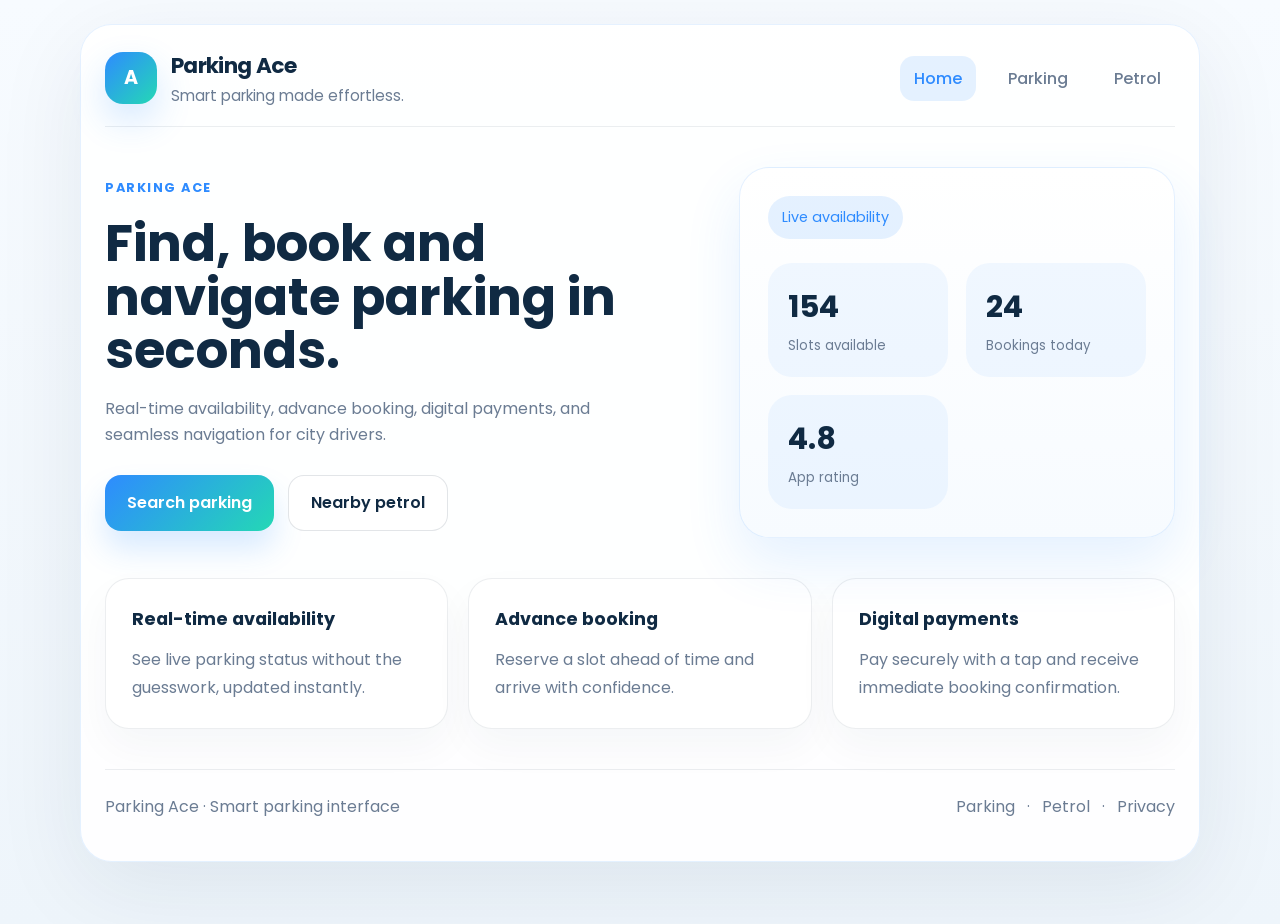
==== index.html @ 531dcace "added new files" ====
<!DOCTYPE html>
<html lang="en">
<head>
  <meta charset="UTF-8" />
  <meta name="viewport" content="width=device-width, initial-scale=1.0" />
  <title>Parking Ace</title>
  <link rel="preconnect" href="https://fonts.googleapis.com" />
  <link rel="preconnect" href="https://fonts.gstatic.com" crossorigin />
  <link href="https://fonts.googleapis.com/css2?family=Poppins:wght@400;500;600;700&display=swap" rel="stylesheet" />
  <link rel="stylesheet" href="style.css" />
</head>
<body>
  <div class="page-shell">
    <header class="site-header">
      <div class="brand">
        <div class="brand-mark">A</div>
        <div>
          <h1>Parking Ace</h1>
          <p>Smart parking made effortless.</p>
        </div>
      </div>
      <nav class="top-nav">
        <a href="index.html" class="nav-item active">Home</a>
        <a href="parking.html" class="nav-item">Parking</a>
        <a href="petrol.html" class="nav-item">Petrol</a>
      </nav>
    </header>

    <main>
      <section class="hero">
        <div class="hero-copy">
          <span class="eyebrow">Parking Ace</span>
          <h2>Find, book and navigate parking in seconds.</h2>
          <p>Real-time availability, advance booking, digital payments, and seamless navigation for city drivers.</p>
          <div class="cta-group">
            <a href="parking.html" class="button button-primary">Search parking</a>
            <a href="petrol.html" class="button button-secondary">Nearby petrol</a>
          </div>
        </div>

        <div class="hero-card">
          <div class="status-chip">Live availability</div>
          <div class="stat-grid">
            <div class="stat-card">
              <span>154</span>
              <small>Slots available</small>
            </div>
            <div class="stat-card">
              <span>24</span>
              <small>Bookings today</small>
            </div>
            <div class="stat-card">
              <span>4.8</span>
              <small>App rating</small>
            </div>
          </div>
        </div>
      </section>

      <section class="feature-panel">
        <article class="feature-card">
          <h3>Real-time availability</h3>
          <p>See live parking status without the guesswork, updated instantly.</p>
        </article>
        <article class="feature-card">
          <h3>Advance booking</h3>
          <p>Reserve a slot ahead of time and arrive with confidence.</p>
        </article>
        <article class="feature-card">
          <h3>Digital payments</h3>
          <p>Pay securely with a tap and receive immediate booking confirmation.</p>
        </article>
      </section>
    </main>

    <footer class="site-footer">
      <p>Parking Ace · Smart parking interface</p>
      <div class="footer-links">
        <a href="parking.html">Parking</a>
        <span>·</span>
        <a href="petrol.html">Petrol</a>
        <span>·</span>
        <a href="#">Privacy</a>
      </div>
    </footer>
  </div>
</body>
</html>
---- style.css ----
:root {
  color-scheme: light;
  font-family: 'Poppins', sans-serif;
  --bg: #eef5fb;
  --surface: #ffffff;
  --surface-soft: #f4f9ff;
  --text: #102a43;
  --muted: #6b7c93;
  --accent: #2e8bff;
  --accent-soft: #e4f2ff;
  --success: #22c55e;
  --success-soft: #e7f9ed;
  --shadow: 0 24px 90px rgba(16, 42, 67, 0.08);
}

* {
  margin: 0;
  padding: 0;
  box-sizing: border-box;
}

html {
  scroll-behavior: smooth;
}

body {
  background: linear-gradient(180deg, #f7fbff 0%, #eef5fb 100%);
  color: var(--text);
  min-height: 100vh;
}

body, button, input, textarea {
  font: 400 16px/1.6 'Poppins', sans-serif;
}

img {
  max-width: 100%;
  display: block;
}

button, a {
  transition: all 180ms ease;
}

.page-shell {
  width: min(1120px, calc(100% - 32px));
  margin: 24px auto;
  padding: 24px;
  background: rgba(255, 255, 255, 0.9);
  border: 1px solid rgba(46, 139, 255, 0.12);
  border-radius: 32px;
  box-shadow: var(--shadow);
}

.site-header,
.site-footer {
  display: flex;
  align-items: center;
  justify-content: space-between;
  gap: 18px;
  padding-bottom: 18px;
}

.site-header {
  border-bottom: 1px solid rgba(16, 42, 67, 0.08);
}

.brand {
  display: flex;
  align-items: center;
  gap: 14px;
}

.brand-mark {
  width: 52px;
  height: 52px;
  display: grid;
  place-items: center;
  border-radius: 18px;
  background: linear-gradient(135deg, #2e8bff 0%, #24d8b5 100%);
  color: white;
  font-weight: 700;
  font-size: 1.2rem;
  box-shadow: 0 16px 36px rgba(46, 139, 255, 0.2);
}

.brand h1 {
  font-size: 1.35rem;
  letter-spacing: -0.03em;
}

.brand p {
  color: var(--muted);
  font-size: 0.95rem;
}

.top-nav {
  display: flex;
  align-items: center;
  gap: 18px;
  flex-wrap: wrap;
}

.nav-item {
  color: var(--muted);
  text-decoration: none;
  font-weight: 500;
  padding: 10px 14px;
  border-radius: 14px;
}

.nav-item:hover,
.nav-item.active {
  color: var(--accent);
  background: rgba(46, 139, 255, 0.12);
}

.hero {
  display: grid;
  grid-template-columns: 1.4fr 1fr;
  gap: 24px;
  align-items: center;
  padding: 40px 0;
}

.eyebrow {
  display: inline-flex;
  align-items: center;
  gap: 10px;
  margin-bottom: 18px;
  color: var(--accent);
  font-weight: 700;
  text-transform: uppercase;
  letter-spacing: 0.12em;
  font-size: 0.8rem;
}

.hero h2 {
  font-size: clamp(2.2rem, 4vw, 3.4rem);
  line-height: 1.05;
  max-width: 540px;
}

.hero p {
  color: var(--muted);
  max-width: 560px;
  margin-top: 18px;
}

.cta-group {
  display: flex;
  flex-wrap: wrap;
  gap: 14px;
  margin-top: 28px;
}

.button {
  display: inline-flex;
  align-items: center;
  justify-content: center;
  border: none;
  border-radius: 16px;
  padding: 14px 22px;
  text-decoration: none;
  font-weight: 600;
  cursor: pointer;
}

.button-primary {
  background: linear-gradient(135deg, #2e8bff, #24d8b5);
  color: white;
  box-shadow: 0 18px 30px rgba(46, 139, 255, 0.18);
}

.button-secondary {
  background: white;
  color: var(--text);
  border: 1px solid rgba(16, 42, 67, 0.12);
}

.button-primary:hover {
  transform: translateY(-1px);
}

.button-secondary:hover {
  background: var(--surface-soft);
}

.hero-card {
  position: relative;
  background: linear-gradient(180deg, #ffffff 0%, #f7fbff 100%);
  border: 1px solid rgba(46, 139, 255, 0.12);
  border-radius: 30px;
  padding: 28px;
  box-shadow: 0 25px 55px rgba(46, 139, 255, 0.12);
}

.status-chip {
  display: inline-flex;
  align-items: center;
  gap: 10px;
  padding: 10px 14px;
  background: rgba(46, 139, 255, 0.12);
  color: var(--accent);
  border-radius: 999px;
  font-size: 0.9rem;
  margin-bottom: 24px;
}

.stat-grid {
  display: grid;
  grid-template-columns: repeat(2, minmax(0, 1fr));
  gap: 18px;
}

.stat-card {
  padding: 20px;
  border-radius: 24px;
  background: rgba(46, 139, 255, 0.06);
  min-height: 112px;
}

.stat-card span {
  display: block;
  font-size: 1.9rem;
  font-weight: 700;
  color: var(--text);
}

.stat-card small {
  color: var(--muted);
  margin-top: 8px;
}

.feature-panel {
  display: grid;
  grid-template-columns: repeat(3, minmax(0, 1fr));
  gap: 20px;
  padding-bottom: 28px;
}

.feature-card {
  background: var(--surface);
  border: 1px solid rgba(16, 42, 67, 0.08);
  border-radius: 24px;
  padding: 26px;
  box-shadow: 0 18px 40px rgba(16, 42, 67, 0.04);
}

.feature-card h3 {
  margin-bottom: 12px;
  font-size: 1.1rem;
}

.feature-card p {
  color: var(--muted);
  line-height: 1.75;
}

.site-footer {
  border-top: 1px solid rgba(16, 42, 67, 0.08);
  padding-top: 24px;
  margin-top: 12px;
  flex-wrap: wrap;
}

.site-footer p,
.footer-links {
  color: var(--muted);
}

.footer-links {
  display: flex;
  gap: 12px;
  flex-wrap: wrap;
  align-items: center;
}

.footer-links a {
  color: var(--muted);
  text-decoration: none;
}

.footer-links a:hover {
  color: var(--accent);
}

.parking-shell,
.petrol-shell {
  width: min(1120px, calc(100% - 32px));
  margin: 24px auto;
  padding: 24px;
  background: rgba(255, 255, 255, 0.9);
  border: 1px solid rgba(46, 139, 255, 0.12);
  border-radius: 32px;
  box-shadow: var(--shadow);
}

.page-title {
  margin: 0 0 16px;
  font-size: clamp(2rem, 4vw, 2.7rem);
}

.section-intro {
  color: var(--muted);
  margin-bottom: 28px;
  max-width: 720px;
}

.search-panel {
  background: var(--surface);
  border: 1px solid rgba(16, 42, 67, 0.08);
  border-radius: 24px;
  padding: 24px;
  display: grid;
  gap: 18px;
  box-shadow: 0 16px 40px rgba(16, 42, 67, 0.04);
}

.search-bar {
  display: flex;
  gap: 14px;
  flex-wrap: wrap;
}

.search-bar input {
  flex: 1;
  min-width: 220px;
  padding: 16px 18px;
  border-radius: 18px;
  border: 1px solid rgba(16, 42, 67, 0.1);
  outline: none;
}

.search-bar input:focus {
  border-color: var(--accent);
  box-shadow: 0 0 0 4px rgba(46, 139, 255, 0.08);
}

.parking-grid,
.petrol-grid {
  display: grid;
  gap: 20px;
  margin-top: 24px;
}

.parking-card,
.petrol-card,
.booking-card {
  background: var(--surface);
  border: 1px solid rgba(16, 42, 67, 0.08);
  border-radius: 26px;
  padding: 22px;
  box-shadow: 0 16px 40px rgba(16, 42, 67, 0.06);
}

.parking-card:hover,
.petrol-card:hover {
  transform: translateY(-2px);
  box-shadow: 0 24px 45px rgba(16, 42, 67, 0.08);
}

.parking-card {
  transition: transform 180ms ease, box-shadow 180ms ease;
}

.card-title {
  display: flex;
  justify-content: space-between;
  align-items: flex-start;
  gap: 12px;
}

.card-title h3 {
  margin: 0;
  font-size: 1.1rem;
}

.variant-tag {
  border-radius: 999px;
  padding: 10px 14px;
  font-weight: 600;
  font-size: 0.82rem;
}

.available-tag {
  background: var(--success-soft);
  color: #166534;
}

.full-tag {
  background: #ffe7d9;
  color: #b45309;
}

.card-meta {
  display: flex;
  flex-wrap: wrap;
  gap: 16px;
  margin: 16px 0 22px;
  color: var(--muted);
}

.card-meta span {
  display: inline-flex;
  gap: 8px;
  align-items: center;
  font-size: 0.95rem;
}

.card-actions {
  display: flex;
  flex-wrap: wrap;
  gap: 14px;
}

.card-actions button {
  flex: 1;
  min-width: 140px;
  border: none;
  border-radius: 16px;
  padding: 14px 18px;
  cursor: pointer;
  font-weight: 600;
}

.nav-button {
  background: rgba(46, 139, 255, 0.12);
  color: var(--accent);
}

.nav-button:hover {
  background: rgba(46, 139, 255, 0.18);
}

.book-button {
  background: linear-gradient(135deg, #2e8bff, #24d8b5);
  color: white;
}

.book-button[disabled] {
  opacity: 0.6;
  cursor: not-allowed;
}

.booking-card {
  display: grid;
  gap: 16px;
}

.booking-card p {
  color: var(--muted);
  line-height: 1.8;
}

.booking-card .booking-summary {
  display: grid;
  gap: 10px;
}

.booking-card .booking-summary span {
  display: flex;
  justify-content: space-between;
  color: var(--text);
}

.payment-button {
  width: 100%;
  border-radius: 18px;
  padding: 16px;
  border: none;
  background: linear-gradient(135deg, #24d8b5, #2e8bff);
  color: white;
  font-weight: 700;
  cursor: pointer;
}

.payment-button:hover {
  transform: translateY(-1px);
}

@media (max-width: 920px) {
  .hero,
  .feature-panel,
  .search-panel,
  .parking-grid,
  .petrol-grid {
    grid-template-columns: 1fr;
  }

  .page-shell,
  .parking-shell,
  .petrol-shell {
    padding: 20px;
  }
}

@media (max-width: 640px) {
  .site-header,
  .site-footer {
    flex-direction: column;
    align-items: flex-start;
  }

  .top-nav {
    width: 100%;
    justify-content: flex-start;
  }

  .search-bar {
    flex-direction: column;
  }

  .card-actions {
    flex-direction: column;
  }
}
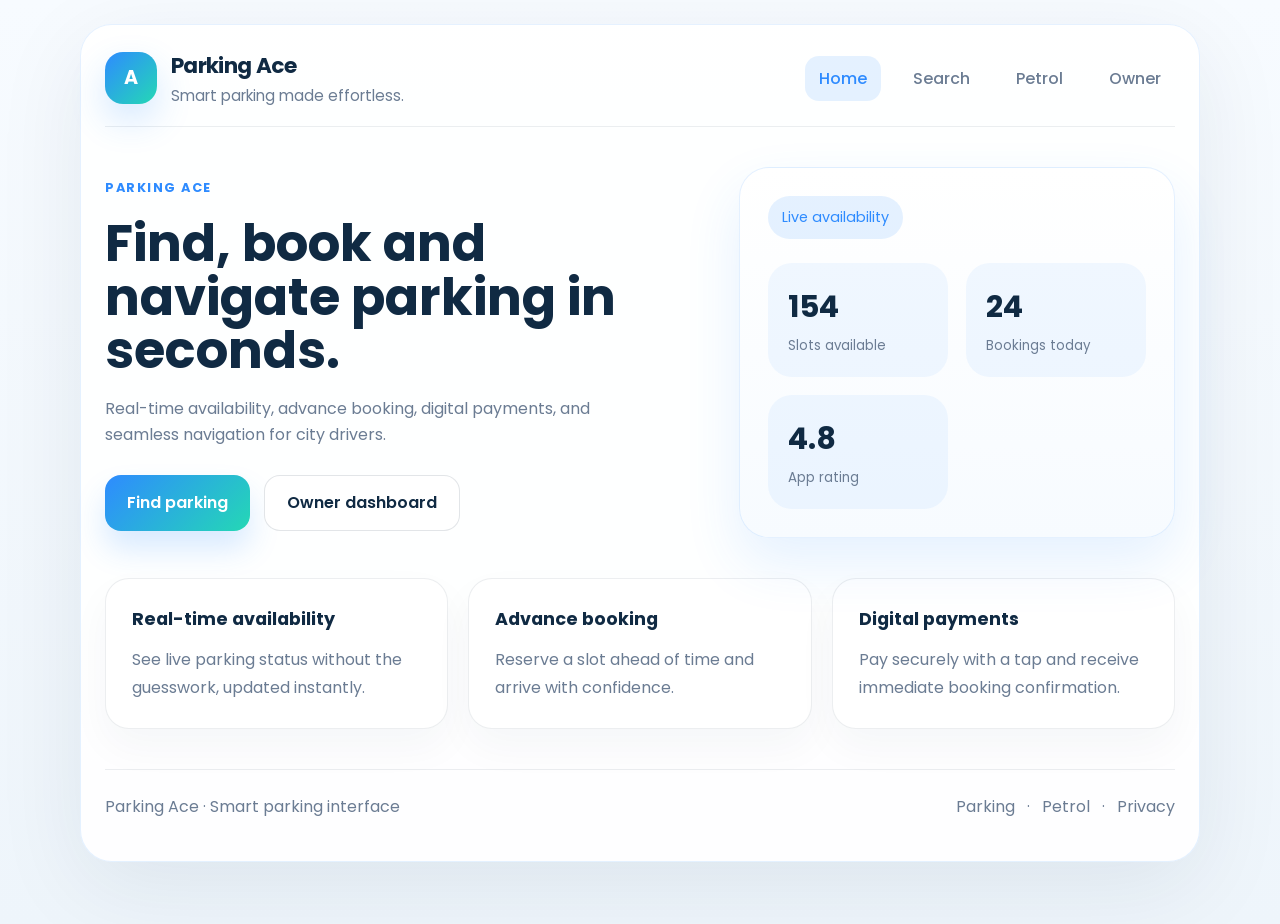
==== commit cf83d635: "added owner page" ====
--- a/index.html
+++ b/index.html
@@ -21,8 +21,9 @@
       </div>
       <nav class="top-nav">
         <a href="index.html" class="nav-item active">Home</a>
-        <a href="parking.html" class="nav-item">Parking</a>
+        <a href="search.html" class="nav-item">Search</a>
         <a href="petrol.html" class="nav-item">Petrol</a>
+        <a href="owner.html" class="nav-item">Owner</a>
       </nav>
     </header>
 
@@ -33,8 +34,8 @@
           <h2>Find, book and navigate parking in seconds.</h2>
           <p>Real-time availability, advance booking, digital payments, and seamless navigation for city drivers.</p>
           <div class="cta-group">
-            <a href="parking.html" class="button button-primary">Search parking</a>
-            <a href="petrol.html" class="button button-secondary">Nearby petrol</a>
+            <a href="search.html" class="button button-primary">Find parking</a>
+            <a href="owner.html" class="button button-secondary">Owner dashboard</a>
           </div>
         </div>
 
--- a/style.css
+++ b/style.css
@@ -515,3 +515,105 @@
     flex-direction: column;
   }
 }
+
+.form-panel {
+  padding: 28px;
+  background: var(--surface);
+}
+
+.form-grid {
+  display: grid;
+  gap: 18px;
+  grid-template-columns: repeat(2, minmax(0, 1fr));
+  margin-bottom: 18px;
+}
+
+.field-group {
+  display: grid;
+  gap: 10px;
+}
+
+.field-label {
+  font-weight: 600;
+  color: var(--text);
+}
+
+.field-input,
+textarea.field-input {
+  width: 100%;
+  padding: 14px 16px;
+  border-radius: 18px;
+  border: 1px solid rgba(16, 42, 67, 0.12);
+  outline: none;
+  background: var(--surface);
+}
+
+.field-input:focus,
+textarea.field-input:focus {
+  border-color: var(--accent);
+  box-shadow: 0 0 0 4px rgba(46, 139, 255, 0.08);
+}
+
+.stats-row {
+  display: grid;
+  grid-template-columns: repeat(4, minmax(0, 1fr));
+  gap: 18px;
+  margin-bottom: 24px;
+}
+
+.owner-grid {
+  display: grid;
+  grid-template-columns: 1fr;
+  gap: 22px;
+}
+
+.section-header {
+  display: flex;
+  justify-content: space-between;
+  gap: 18px;
+  align-items: flex-start;
+  margin-bottom: 24px;
+}
+
+.empty-state {
+  padding: 42px 28px;
+  border: 1px dashed rgba(16, 42, 67, 0.18);
+  text-align: center;
+  border-radius: 24px;
+  background: rgba(46, 139, 255, 0.05);
+}
+
+.toast-container {
+  position: fixed;
+  right: 24px;
+  bottom: 24px;
+  z-index: 999;
+  display: flex;
+  flex-direction: column;
+  gap: 10px;
+}
+
+.toast {
+  background: rgba(16, 42, 67, 0.95);
+  color: white;
+  padding: 14px 20px;
+  border-radius: 18px;
+  box-shadow: 0 18px 42px rgba(16, 42, 67, 0.16);
+}
+
+.toast-error {
+  background: #b91c1c;
+}
+
+.toast-hidden {
+  opacity: 0;
+  transform: translateY(8px);
+  transition: opacity 220ms ease, transform 220ms ease;
+}
+
+@media (max-width: 920px) {
+  .form-grid,
+  .stats-row {
+    grid-template-columns: 1fr;
+  }
+}
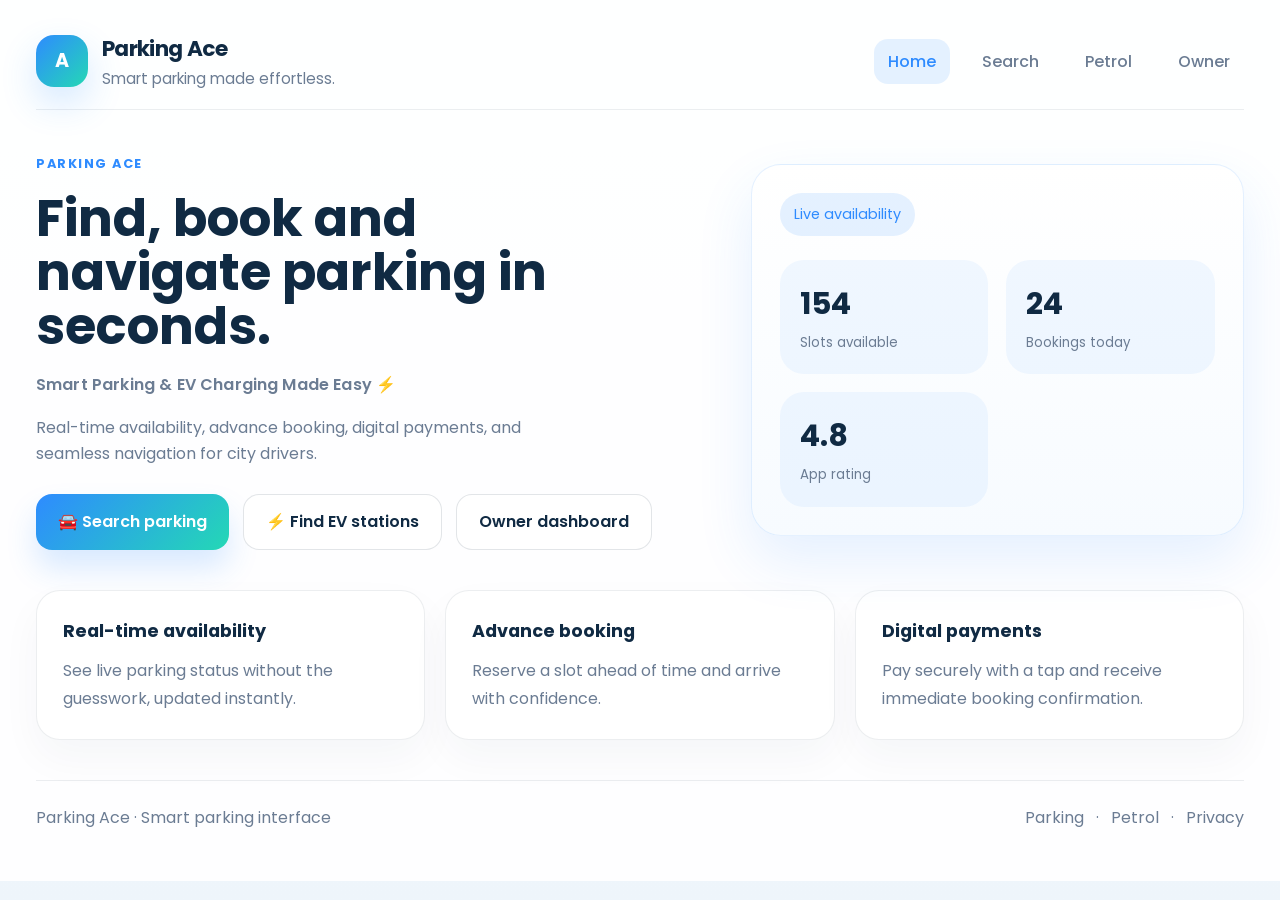
==== commit fc3e4b52: "added ev" ====
--- a/index.html
+++ b/index.html
@@ -32,9 +32,11 @@
         <div class="hero-copy">
           <span class="eyebrow">Parking Ace</span>
           <h2>Find, book and navigate parking in seconds.</h2>
+          <p class="hero-tagline">Smart Parking & EV Charging Made Easy ⚡</p>
           <p>Real-time availability, advance booking, digital payments, and seamless navigation for city drivers.</p>
           <div class="cta-group">
-            <a href="search.html" class="button button-primary">Find parking</a>
+            <a href="search.html" class="button button-primary">🚘 Search parking</a>
+            <a href="search.html" class="button button-secondary">⚡ Find EV stations</a>
             <a href="owner.html" class="button button-secondary">Owner dashboard</a>
           </div>
         </div>
@@ -85,5 +87,6 @@
       </div>
     </footer>
   </div>
+  <script src="script.js"></script>
 </body>
 </html>
--- a/style.css
+++ b/style.css
@@ -27,6 +27,7 @@
   background: linear-gradient(180deg, #f7fbff 0%, #eef5fb 100%);
   color: var(--text);
   min-height: 100vh;
+  margin: 0;
 }
 
 body, button, input, textarea {
@@ -43,13 +44,14 @@
 }
 
 .page-shell {
-  width: min(1120px, calc(100% - 32px));
-  margin: 24px auto;
-  padding: 24px;
-  background: rgba(255, 255, 255, 0.9);
-  border: 1px solid rgba(46, 139, 255, 0.12);
-  border-radius: 32px;
-  box-shadow: var(--shadow);
+  width: 100%;
+  max-width: 100%;
+  margin: 0;
+  padding: 32px 36px;
+  background: rgba(255, 255, 255, 0.92);
+  border: none;
+  border-radius: 0;
+  box-shadow: none;
 }
 
 .site-header,
@@ -102,6 +104,16 @@
 }
 
 .nav-item {
+  display: inline-flex;
+  align-items: center;
+  justify-content: center;
+}
+
+.top-nav .nav-item:hover {
+  opacity: 0.92;
+}
+
+.nav-item {
   color: var(--muted);
   text-decoration: none;
   font-weight: 500;
@@ -113,6 +125,45 @@
 .nav-item.active {
   color: var(--accent);
   background: rgba(46, 139, 255, 0.12);
+}
+
+button.nav-item {
+  border: none;
+  background: transparent;
+  cursor: pointer;
+}
+
+button.nav-item:hover {
+  background: rgba(46, 139, 255, 0.12);
+}
+
+.auth-page {
+  min-height: 100vh;
+}
+
+.auth-panel {
+  display: grid;
+  place-items: center;
+  min-height: calc(100vh - 120px);
+}
+
+.auth-card {
+  width: 100%;
+  max-width: 540px;
+  background: var(--surface);
+  border: 1px solid rgba(16, 42, 67, 0.08);
+  border-radius: 32px;
+  padding: 36px;
+  box-shadow: 0 24px 80px rgba(16, 42, 67, 0.08);
+}
+
+.auth-card h1 {
+  margin: 18px 0 10px;
+  font-size: clamp(2rem, 3vw, 2.6rem);
+}
+
+.auth-card .section-intro {
+  margin-bottom: 26px;
 }
 
 .hero {
@@ -147,6 +198,13 @@
   margin-top: 18px;
 }
 
+.hero-tagline {
+  margin: 16px 0 0;
+  color: #2f7cda;
+  font-weight: 600;
+  letter-spacing: 0.01em;
+}
+
 .cta-group {
   display: flex;
   flex-wrap: wrap;
@@ -186,6 +244,14 @@
   background: var(--surface-soft);
 }
 
+.button {
+  transition: transform 180ms ease, box-shadow 180ms ease, background-color 180ms ease;
+}
+
+.button:hover {
+  box-shadow: 0 18px 32px rgba(46, 139, 255, 0.14);
+}
+
 .hero-card {
   position: relative;
   background: linear-gradient(180deg, #ffffff 0%, #f7fbff 100%);
@@ -287,13 +353,14 @@
 
 .parking-shell,
 .petrol-shell {
-  width: min(1120px, calc(100% - 32px));
-  margin: 24px auto;
-  padding: 24px;
-  background: rgba(255, 255, 255, 0.9);
-  border: 1px solid rgba(46, 139, 255, 0.12);
-  border-radius: 32px;
-  box-shadow: var(--shadow);
+  width: 100%;
+  max-width: 100%;
+  margin: 0;
+  padding: 32px 36px;
+  background: rgba(255, 255, 255, 0.92);
+  border: none;
+  border-radius: 0;
+  box-shadow: none;
 }
 
 .page-title {
@@ -330,6 +397,29 @@
   border-radius: 18px;
   border: 1px solid rgba(16, 42, 67, 0.1);
   outline: none;
+}
+
+.search-summary-card {
+  margin: 18px 0;
+  padding: 20px 24px;
+  border-radius: 24px;
+  background: rgba(46, 139, 255, 0.07);
+  border: 1px solid rgba(46, 139, 255, 0.14);
+}
+
+.search-summary-card-inner {
+  display: grid;
+  grid-template-columns: 1fr auto;
+  gap: 18px;
+  align-items: center;
+}
+
+.search-summary-card-inner strong {
+  color: var(--text);
+}
+
+.search-summary-card-inner button {
+  min-width: 170px;
 }
 
 .search-bar input:focus {
